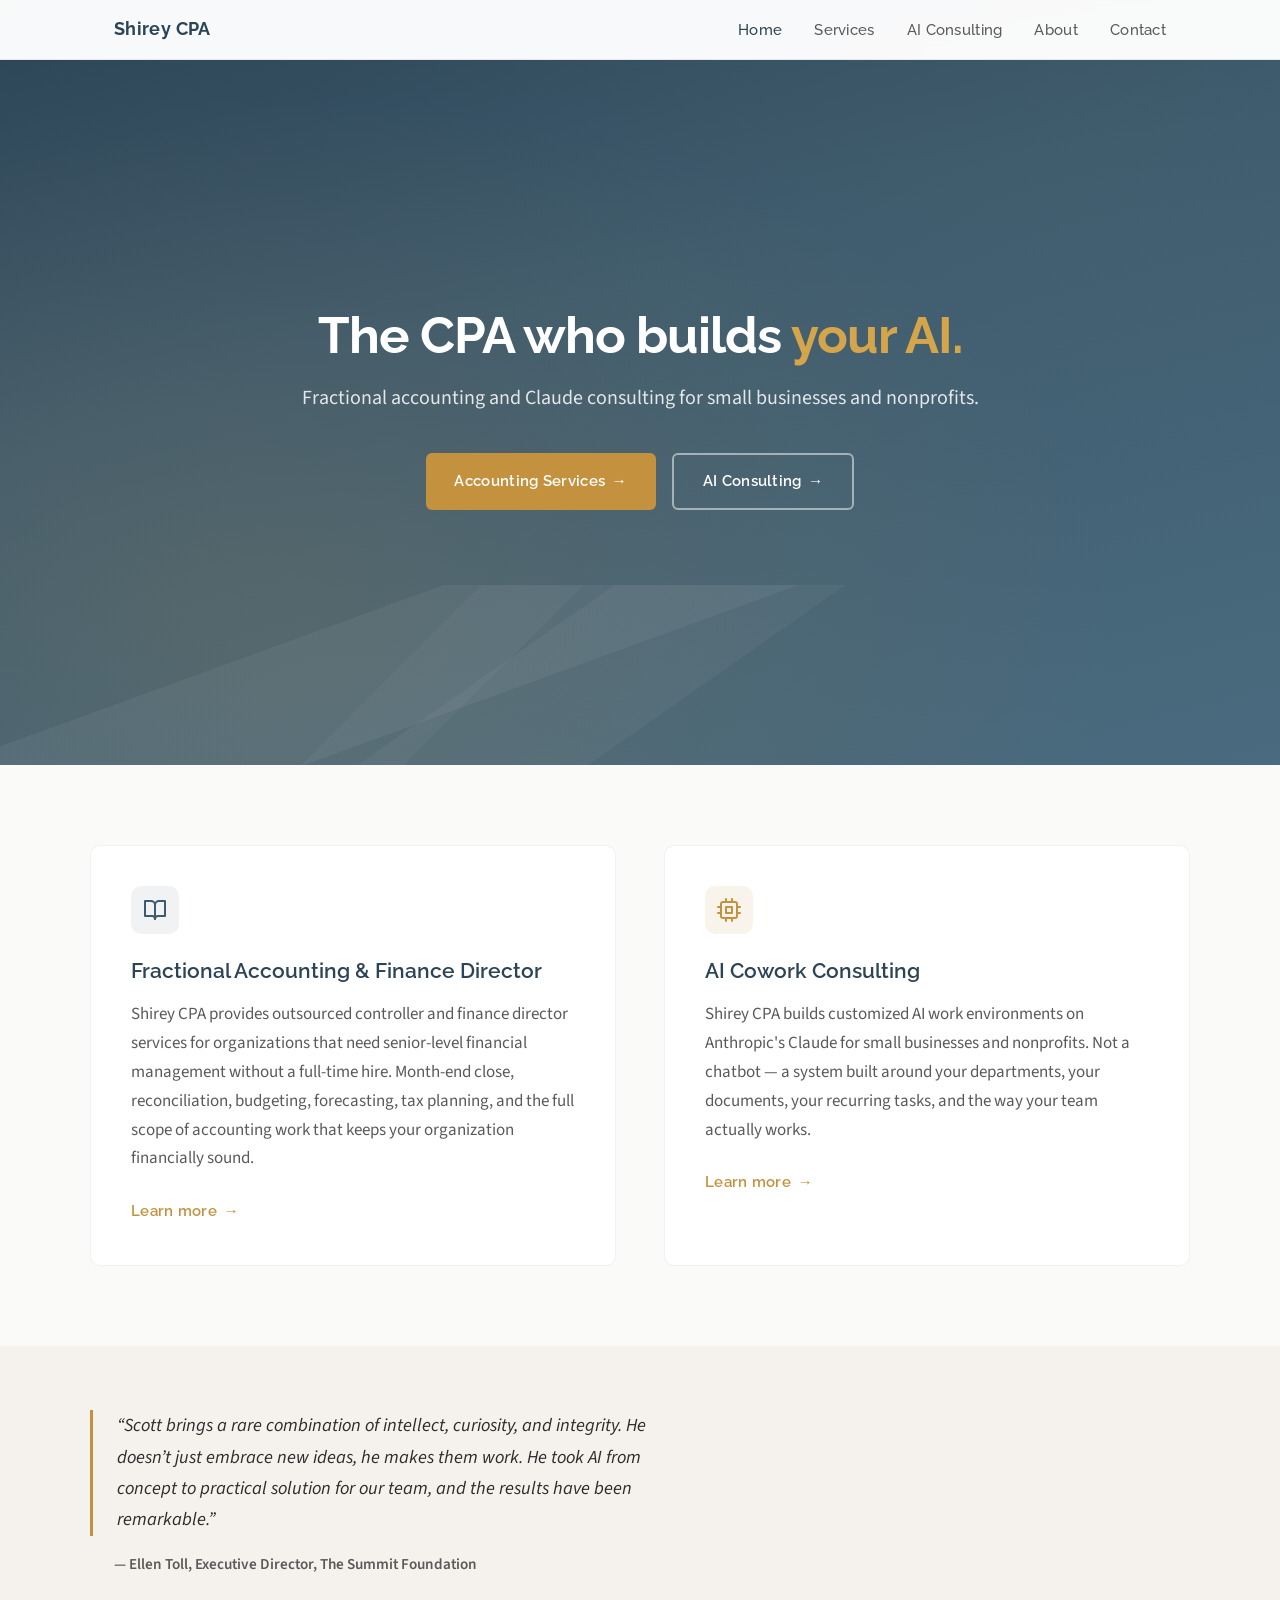
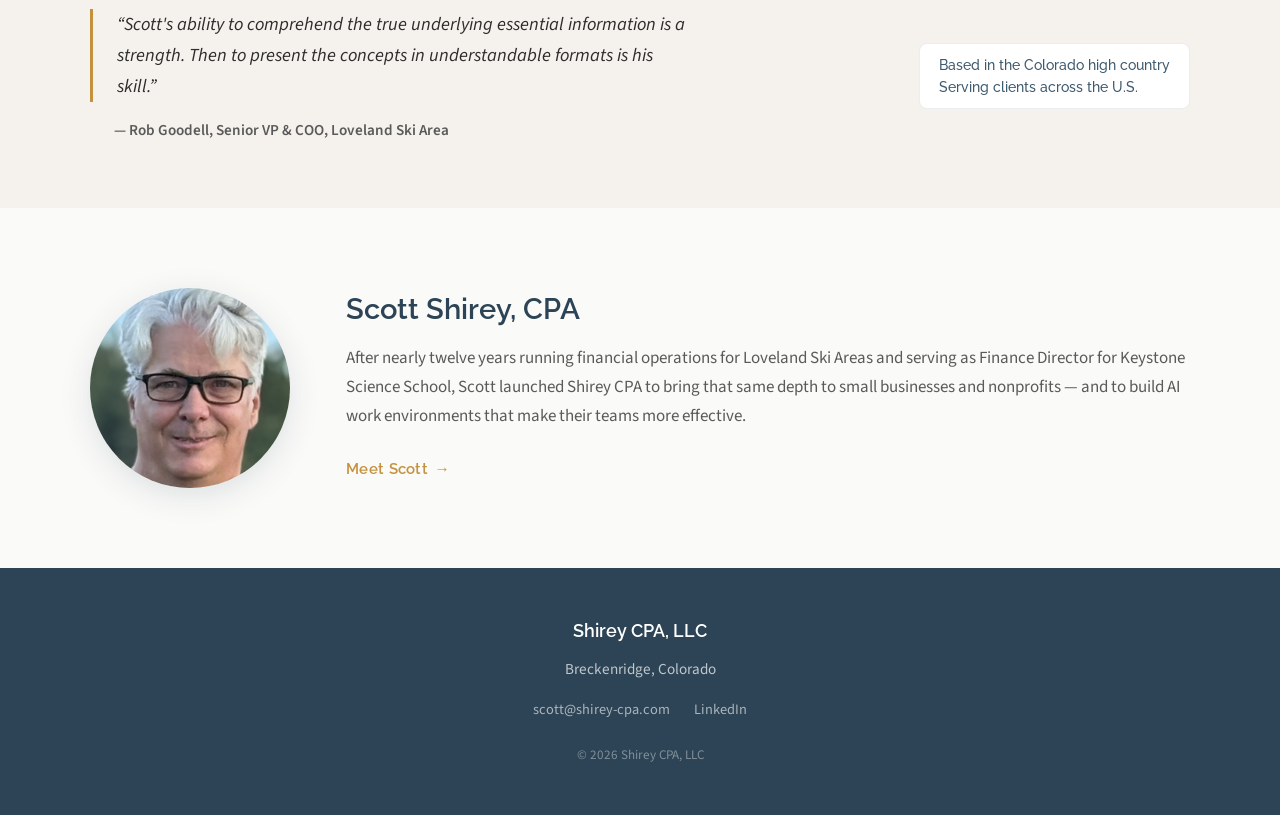
==== index.html @ 6bcacd2a "Ellen testimonial" ====
<!DOCTYPE html>
<html lang="en">
<head>
    <meta charset="UTF-8">
    <meta name="viewport" content="width=device-width, initial-scale=1.0">
    <title>Scott Shirey CPA | Fractional Accounting & AI Consulting</title>
    <meta name="description" content="CPA and fractional finance director helping small businesses and nonprofits with accounting services and customized AI work environments on Anthropic's Claude.">
    <meta property="og:title" content="Scott Shirey CPA | Fractional Accounting & AI Consulting">
    <meta property="og:description" content="Fractional accounting and Claude consulting for small businesses and nonprofits in the Colorado high country and across the U.S.">
    <meta property="og:type" content="website">
    <meta property="og:url" content="https://shirey-cpa.com/">
    <link rel="canonical" href="https://shirey-cpa.com/">
    <link rel="icon" href="/favicon.svg" type="image/svg+xml">
    <link rel="icon" href="/favicon.ico" sizes="32x32">
    <link rel="preconnect" href="https://fonts.googleapis.com">
    <link rel="preconnect" href="https://fonts.gstatic.com" crossorigin>
    <link href="https://fonts.googleapis.com/css2?family=Raleway:wght@400;500;600;700&family=Source+Sans+3:wght@400;500;600&display=swap" rel="stylesheet">
    <link rel="stylesheet" href="/css/styles.css">
</head>
<body>
    <!-- ===== NAVIGATION ===== -->
    <nav class="nav">
        <div class="nav-inner">
            <a href="/" class="nav-brand">Shirey CPA</a>
            <button class="hamburger" onclick="document.querySelector('.nav-links').classList.toggle('open')" aria-label="Toggle navigation">
                <span></span><span></span><span></span>
            </button>
            <ul class="nav-links">
                <li><a href="/" class="active">Home</a></li>
                <li><a href="/services">Services</a></li>
                <li><a href="/ai-consulting">AI Consulting</a></li>
                <li><a href="/about">About</a></li>
                <li><a href="/contact">Contact</a></li>
            </ul>
        </div>
    </nav>

    <!-- ===== HERO ===== -->
    <section class="hero">
        <div class="hero-content">
            <h1>The CPA who builds <span>your AI.</span></h1>
            <p class="hero-subtitle">Fractional accounting and Claude consulting for small businesses and nonprofits.</p>
            <div class="hero-ctas">
                <a href="/services" class="btn btn-primary btn-arrow">Accounting Services</a>
                <a href="/ai-consulting" class="btn btn-outline btn-arrow">AI Consulting</a>
            </div>
        </div>
    </section>

    <!-- ===== TWO SERVICE LINES ===== -->
    <section class="services-snapshot">
        <div class="container">
            <div class="services-grid">
                <div class="service-card">
                    <div class="service-card-icon accounting">
                        <svg width="24" height="24" fill="none" stroke="currentColor" stroke-width="2" stroke-linecap="round" stroke-linejoin="round"><path d="M2 3h6a4 4 0 0 1 4 4v14a3 3 0 0 0-3-3H2z"/><path d="M22 3h-6a4 4 0 0 0-4 4v14a3 3 0 0 1 3-3h7z"/></svg>
                    </div>
                    <h3>Fractional Accounting &amp; Finance Director</h3>
                    <p>Shirey CPA provides outsourced controller and finance director services for organizations that need senior-level financial management without a full-time hire. Month-end close, reconciliation, budgeting, forecasting, tax planning, and the full scope of accounting work that keeps your organization financially sound.</p>
                    <a href="/services" class="btn btn-text btn-arrow">Learn more</a>
                </div>
                <div class="service-card">
                    <div class="service-card-icon ai">
                        <svg width="24" height="24" fill="none" stroke="currentColor" stroke-width="2" stroke-linecap="round" stroke-linejoin="round"><rect x="4" y="4" width="16" height="16" rx="2"/><path d="M9 9h6v6H9z"/><path d="M9 1v3M15 1v3M9 20v3M15 20v3M1 9h3M1 15h3M20 9h3M20 15h3"/></svg>
                    </div>
                    <h3>AI Cowork Consulting</h3>
                    <p>Shirey CPA builds customized AI work environments on Anthropic's Claude for small businesses and nonprofits. Not a chatbot &mdash; a system built around your departments, your documents, your recurring tasks, and the way your team actually works.</p>
                    <a href="/ai-consulting" class="btn btn-text btn-arrow">Learn more</a>
                </div>
            </div>
        </div>
    </section>

    <!-- ===== SOCIAL PROOF ===== -->
    <section class="social-proof">
        <div class="container">
            <div class="testimonial">
                <blockquote>
                    &ldquo;Scott brings a rare combination of intellect, curiosity, and integrity. He doesn&rsquo;t just embrace new ideas, he makes them work. He took AI from concept to practical solution for our team, and the results have been remarkable.&rdquo;
                </blockquote>
                <p class="attribution">&mdash; Ellen Toll, Executive Director, The Summit Foundation</p>
            </div>
            <div class="testimonial">
                <blockquote>
                    &ldquo;Scott's ability to comprehend the true underlying essential information is a strength. Then to present the concepts in understandable formats is his skill.&rdquo;
                </blockquote>
                <p class="attribution">&mdash; Rob Goodell, Senior VP &amp; COO, Loveland Ski Area</p>
            </div>
            <div class="trust-signals">
                <div class="trust-badge geo-badge">Based in the Colorado high country<br>Serving clients across the U.S.</div>
            </div>
        </div>
    </section>

    <!-- ===== BIO TEASER ===== -->
    <section class="bio-teaser">
        <div class="container">
            <div class="bio-photo">
                <img src="/SS%20headshot.jpg" alt="Scott Shirey, CPA">
            </div>
            <div class="bio-text">
                <h2>Scott Shirey, CPA</h2>
                <p>After nearly twelve years running financial operations for Loveland Ski Areas and serving as Finance Director for Keystone Science School, Scott launched Shirey CPA to bring that same depth to small businesses and nonprofits &mdash; and to build AI work environments that make their teams more effective.</p>
                <a href="/about" class="btn btn-text btn-arrow">Meet Scott</a>
            </div>
        </div>
    </section>

    <!-- ===== FOOTER ===== -->
    <footer class="footer">
        <div class="container">
            <div class="footer-brand">Shirey CPA, LLC</div>
            <p class="footer-location">Breckenridge, Colorado</p>
            <div class="footer-links">
                <a href="mailto:scott@shirey-cpa.com">scott@shirey-cpa.com</a>
                <a href="https://linkedin.com/in/scottshireycpa" target="_blank" rel="noopener">LinkedIn</a>
            </div>
            <p class="footer-copyright">&copy; 2026 Shirey CPA, LLC</p>
        </div>
    </footer>

    <!-- Analytics placeholder: add Plausible or Umami script here -->
    <!-- <script defer data-domain="shirey-cpa.com" src="https://plausible.io/js/script.js"></script> -->
</body>
</html>
---- css/styles.css ----
/* ========== RESET & BASE ========== */
*, *::before, *::after { box-sizing: border-box; margin: 0; padding: 0; }

:root {
    --color-primary: #3D5A6E;
    --color-primary-dark: #2C4455;
    --color-primary-light: #4A6B7F;
    --color-accent: #C4923E;
    --color-accent-light: #D4A54A;
    --color-accent-hover: #B3832F;
    --color-green: #5B7B6A;
    --color-bg: #FAFAF8;
    --color-bg-warm: #F5F2ED;
    --color-bg-section: #F0EDE7;
    --color-text: #2D2D2D;
    --color-text-light: #5A5A5A;
    --color-white: #FFFFFF;
    --font-heading: 'Raleway', sans-serif;
    --font-body: 'Source Sans 3', sans-serif;
    --max-width: 1100px;
    --section-padding: 5rem 1.5rem;
}

html { scroll-behavior: smooth; }

body {
    font-family: var(--font-body);
    font-size: 17px;
    line-height: 1.65;
    color: var(--color-text);
    background: var(--color-bg);
    -webkit-font-smoothing: antialiased;
}

h1, h2, h3, h4 {
    font-family: var(--font-heading);
    font-weight: 600;
    line-height: 1.25;
    color: var(--color-primary-dark);
}

a { color: var(--color-primary); text-decoration: none; transition: color 0.2s; }
a:hover { color: var(--color-accent); }

img { max-width: 100%; height: auto; display: block; }

.container {
    max-width: var(--max-width);
    margin: 0 auto;
}

/* ========== NAVIGATION ========== */
.nav {
    position: fixed;
    top: 0;
    left: 0;
    right: 0;
    z-index: 100;
    background: rgba(255, 255, 255, 0.97);
    border-bottom: 1px solid rgba(61, 90, 110, 0.1);
    backdrop-filter: blur(8px);
}

.nav-inner {
    max-width: var(--max-width);
    margin: 0 auto;
    padding: 0.9rem 1.5rem;
    display: flex;
    align-items: center;
    justify-content: space-between;
}

.nav-brand {
    font-family: var(--font-heading);
    font-size: 1.15rem;
    font-weight: 700;
    color: var(--color-primary-dark);
    text-decoration: none;
    letter-spacing: 0.02em;
}

.nav-links {
    display: flex;
    gap: 2rem;
    list-style: none;
}

.nav-links a {
    font-family: var(--font-heading);
    font-size: 0.92rem;
    font-weight: 500;
    color: var(--color-text-light);
    letter-spacing: 0.02em;
    transition: color 0.2s;
}

.nav-links a:hover,
.nav-links a.active {
    color: var(--color-primary-dark);
}

.hamburger {
    display: none;
    background: none;
    border: none;
    cursor: pointer;
    padding: 0.5rem;
}

.hamburger span {
    display: block;
    width: 22px;
    height: 2px;
    background: var(--color-primary-dark);
    margin: 5px 0;
    transition: 0.3s;
}

/* ========== BUTTONS ========== */
.btn {
    display: inline-flex;
    align-items: center;
    gap: 0.4rem;
    padding: 0.85rem 1.8rem;
    border-radius: 6px;
    font-family: var(--font-heading);
    font-size: 0.95rem;
    font-weight: 600;
    letter-spacing: 0.02em;
    transition: all 0.25s;
    cursor: pointer;
    border: none;
}

.btn-primary {
    background: var(--color-accent);
    color: var(--color-white);
}

.btn-primary:hover {
    background: var(--color-accent-hover);
    color: var(--color-white);
    transform: translateY(-1px);
    box-shadow: 0 4px 12px rgba(196, 146, 62, 0.3);
}

.btn-outline {
    background: transparent;
    color: var(--color-white);
    border: 2px solid rgba(255, 255, 255, 0.5);
}

.btn-outline:hover {
    background: rgba(255, 255, 255, 0.1);
    border-color: rgba(255, 255, 255, 0.8);
    color: var(--color-white);
}

.btn-outline-dark {
    background: transparent;
    color: var(--color-primary);
    border: 2px solid var(--color-primary);
}

.btn-outline-dark:hover {
    background: var(--color-primary);
    color: var(--color-white);
}

.btn-text {
    background: none;
    color: var(--color-accent);
    padding: 0;
    font-weight: 600;
}

.btn-text:hover { color: var(--color-accent-hover); }

.btn-arrow::after { content: ' \2192'; }

/* ========== HERO ========== */
.hero {
    position: relative;
    min-height: 85vh;
    display: flex;
    align-items: center;
    justify-content: center;
    text-align: center;
    padding: 8rem 1.5rem 5rem;
    background: linear-gradient(165deg, var(--color-primary-dark) 0%, var(--color-primary) 40%, var(--color-primary-light) 100%);
    overflow: hidden;
}

.hero::before {
    content: '';
    position: absolute;
    top: 0; left: 0; right: 0; bottom: 0;
    background:
        radial-gradient(ellipse at 20% 80%, rgba(196, 146, 62, 0.15) 0%, transparent 60%),
        radial-gradient(ellipse at 80% 20%, rgba(91, 123, 106, 0.1) 0%, transparent 50%);
    pointer-events: none;
}

.hero::after {
    content: '';
    position: absolute;
    bottom: 0; left: 0; right: 0;
    height: 180px;
    background:
        linear-gradient(135deg, transparent 33%, rgba(250, 250, 248, 0.03) 33%, rgba(250, 250, 248, 0.03) 40%, transparent 40%),
        linear-gradient(160deg, transparent 25%, rgba(250, 250, 248, 0.05) 25%, rgba(250, 250, 248, 0.05) 45%, transparent 45%),
        linear-gradient(145deg, transparent 40%, rgba(250, 250, 248, 0.04) 40%, rgba(250, 250, 248, 0.04) 55%, transparent 55%);
    pointer-events: none;
}

.hero-content {
    position: relative;
    z-index: 1;
    max-width: 750px;
}

.hero h1 {
    font-size: 3.2rem;
    font-weight: 700;
    color: var(--color-white);
    margin-bottom: 1rem;
    letter-spacing: -0.02em;
}

.hero h1 span { color: var(--color-accent-light); }

.hero-subtitle {
    font-size: 1.25rem;
    color: rgba(255, 255, 255, 0.85);
    margin-bottom: 2.5rem;
    font-weight: 400;
    line-height: 1.5;
}

.hero-ctas {
    display: flex;
    gap: 1rem;
    justify-content: center;
    flex-wrap: wrap;
}

/* ========== PAGE HEADER (inner pages) ========== */
.page-header {
    padding: 8rem 1.5rem 3.5rem;
    background: linear-gradient(165deg, var(--color-primary-dark) 0%, var(--color-primary) 60%, var(--color-primary-light) 100%);
    text-align: center;
}

.page-header h1 {
    font-size: 2.6rem;
    font-weight: 700;
    color: var(--color-white);
    margin-bottom: 1rem;
    letter-spacing: -0.02em;
}

.page-header .subtitle {
    font-size: 1.15rem;
    color: rgba(255, 255, 255, 0.8);
    max-width: 650px;
    margin: 0 auto;
    line-height: 1.6;
}

/* ========== SERVICES SNAPSHOT (home) ========== */
.services-snapshot {
    padding: var(--section-padding);
    background: var(--color-bg);
}

.services-grid {
    display: grid;
    grid-template-columns: 1fr 1fr;
    gap: 3rem;
}

.service-card {
    padding: 2.5rem;
    background: var(--color-white);
    border-radius: 10px;
    border: 1px solid rgba(61, 90, 110, 0.08);
    transition: box-shadow 0.3s;
}

.service-card:hover {
    box-shadow: 0 8px 30px rgba(61, 90, 110, 0.08);
}

.service-card-icon {
    width: 48px;
    height: 48px;
    border-radius: 10px;
    display: flex;
    align-items: center;
    justify-content: center;
    margin-bottom: 1.5rem;
    font-size: 1.4rem;
}

.service-card-icon.accounting {
    background: rgba(61, 90, 110, 0.08);
    color: var(--color-primary);
}

.service-card-icon.ai {
    background: rgba(196, 146, 62, 0.1);
    color: var(--color-accent);
}

.service-card h3 {
    font-size: 1.3rem;
    margin-bottom: 1rem;
}

.service-card p {
    color: var(--color-text-light);
    margin-bottom: 1.5rem;
    line-height: 1.7;
}

/* ========== SOCIAL PROOF ========== */
.social-proof {
    padding: 4rem 1.5rem;
    background: var(--color-bg-warm);
}

.social-proof .container {
    display: flex;
    align-items: center;
    justify-content: space-between;
    flex-wrap: wrap;
    gap: 2rem;
}

.testimonial { max-width: 600px; }

.testimonial blockquote {
    font-size: 1.15rem;
    font-style: italic;
    color: var(--color-text);
    line-height: 1.7;
    position: relative;
    padding-left: 1.5rem;
    border-left: 3px solid var(--color-accent);
}

.testimonial .attribution {
    margin-top: 1rem;
    font-size: 0.95rem;
    font-weight: 600;
    color: var(--color-text-light);
    padding-left: 1.5rem;
}

.trust-signals {
    display: flex;
    align-items: center;
    gap: 1.5rem;
}

.trust-badge {
    padding: 0.6rem 1.2rem;
    background: var(--color-white);
    border-radius: 8px;
    font-size: 0.85rem;
    color: var(--color-text-light);
    border: 1px solid rgba(61, 90, 110, 0.1);
}

.geo-badge {
    font-family: var(--font-heading);
    font-weight: 500;
    color: var(--color-primary);
}

/* ========== BIO TEASER ========== */
.bio-teaser {
    padding: var(--section-padding);
    background: var(--color-bg);
}

.bio-teaser .container {
    display: flex;
    align-items: center;
    gap: 3.5rem;
}

.bio-photo { flex-shrink: 0; }

.bio-photo .photo-placeholder {
    width: 200px;
    height: 200px;
    border-radius: 50%;
    background: linear-gradient(135deg, var(--color-primary-light), var(--color-primary-dark));
    display: flex;
    align-items: center;
    justify-content: center;
    color: rgba(255, 255, 255, 0.6);
    font-family: var(--font-heading);
    font-size: 0.8rem;
    font-weight: 500;
    text-align: center;
    padding: 1rem;
    box-shadow: 0 8px 30px rgba(61, 90, 110, 0.15);
}

/* When Scott adds his headshot image */
.bio-photo img {
    width: 200px;
    height: 200px;
    border-radius: 50%;
    object-fit: cover;
    box-shadow: 0 8px 30px rgba(61, 90, 110, 0.15);
}

.bio-text h2 {
    font-size: 1.8rem;
    margin-bottom: 1rem;
}

.bio-text p {
    color: var(--color-text-light);
    margin-bottom: 1.5rem;
    line-height: 1.7;
}

/* ========== CONTENT SECTIONS (inner pages) ========== */
.content-section {
    padding: var(--section-padding);
}

.content-section.alt {
    background: var(--color-bg-warm);
}

.content-section.light {
    background: var(--color-bg);
}

.content-section .container {
    max-width: 750px;
    margin: 0 auto;
}

.content-section.wide .container {
    max-width: var(--max-width);
}

.content-section h2 {
    font-size: 1.8rem;
    margin-bottom: 1.5rem;
}

.content-section h3 {
    font-size: 1.2rem;
    margin-bottom: 0.75rem;
    margin-top: 2rem;
}

.content-section h3:first-child {
    margin-top: 0;
}

.content-section p {
    margin-bottom: 1rem;
    line-height: 1.7;
    color: var(--color-text);
}

.content-section p:last-child {
    margin-bottom: 0;
}

/* ========== SERVICE ITEMS (services page) ========== */
.service-items {
    display: grid;
    gap: 2.5rem;
}

.service-item {
    display: flex;
    gap: 1.5rem;
    align-items: flex-start;
}

.service-item-icon {
    flex-shrink: 0;
    width: 44px;
    height: 44px;
    border-radius: 10px;
    background: rgba(61, 90, 110, 0.06);
    display: flex;
    align-items: center;
    justify-content: center;
    color: var(--color-primary);
    margin-top: 0.2rem;
}

.service-item-text h3 {
    font-size: 1.15rem;
    margin-top: 0;
    margin-bottom: 0.5rem;
}

.service-item-text p {
    color: var(--color-text-light);
    line-height: 1.7;
}

/* ========== EXCLUSION SECTION ========== */
.exclusion-section {
    padding: var(--section-padding);
    background: var(--color-bg-section);
}

.exclusion-section .container {
    max-width: 750px;
    margin: 0 auto;
}

.exclusion-section h2 {
    font-size: 1.5rem;
    margin-bottom: 1rem;
    color: var(--color-primary-dark);
}

.exclusion-section p {
    line-height: 1.7;
    color: var(--color-text);
    margin-bottom: 1rem;
}

/* ========== TIER COMPARISON (AI consulting page) ========== */
.tier-grid {
    display: grid;
    grid-template-columns: 1fr 1fr;
    gap: 2rem;
    margin-top: 2rem;
}

.tier-card {
    background: var(--color-white);
    border-radius: 10px;
    border: 1px solid rgba(61, 90, 110, 0.1);
    padding: 2.5rem;
    display: flex;
    flex-direction: column;
}

.tier-card.featured {
    border-color: var(--color-accent);
    box-shadow: 0 4px 20px rgba(196, 146, 62, 0.12);
}

.tier-label {
    font-family: var(--font-heading);
    font-size: 0.85rem;
    font-weight: 600;
    text-transform: uppercase;
    letter-spacing: 0.08em;
    color: var(--color-text-light);
    margin-bottom: 0.5rem;
}

.tier-card h3 {
    font-size: 1.3rem;
    margin-top: 0;
    margin-bottom: 0.75rem;
}

.tier-price {
    font-family: var(--font-heading);
    font-size: 2.2rem;
    font-weight: 700;
    color: var(--color-primary-dark);
    margin-bottom: 0.25rem;
}

.tier-price-note {
    font-size: 0.9rem;
    color: var(--color-text-light);
    margin-bottom: 1.5rem;
}

.tier-card p {
    color: var(--color-text-light);
    line-height: 1.7;
    margin-bottom: 1rem;
}

.tier-best-for {
    font-weight: 600;
    color: var(--color-text);
    margin-bottom: 1rem;
}

.tier-includes {
    list-style: none;
    padding: 0;
    margin-top: auto;
}

.tier-includes li {
    padding: 0.5rem 0;
    padding-left: 1.5rem;
    position: relative;
    color: var(--color-text-light);
    line-height: 1.5;
    font-size: 0.95rem;
}

.tier-includes li::before {
    content: '\2713';
    position: absolute;
    left: 0;
    color: var(--color-green);
    font-weight: 700;
}

/* ========== TCO TABLES ========== */
.tco-table {
    width: 100%;
    border-collapse: collapse;
    margin: 1.5rem 0;
    font-size: 0.95rem;
}

.tco-table th {
    text-align: left;
    padding: 0.75rem 1rem;
    background: var(--color-primary-dark);
    color: var(--color-white);
    font-family: var(--font-heading);
    font-weight: 600;
    font-size: 0.85rem;
    letter-spacing: 0.03em;
}

.tco-table th:first-child {
    border-radius: 6px 0 0 0;
}

.tco-table th:last-child {
    border-radius: 0 6px 0 0;
}

.tco-table td {
    padding: 0.75rem 1rem;
    border-bottom: 1px solid rgba(61, 90, 110, 0.08);
    color: var(--color-text);
}

.tco-table tr:last-child td {
    border-bottom: none;
}

.tco-table tr:nth-child(even) td {
    background: rgba(61, 90, 110, 0.02);
}

.tco-table .total {
    font-weight: 700;
    color: var(--color-primary-dark);
}

/* ========== PULL QUOTE / FIRST PERSON VOICE ========== */
.voice-shift {
    background: var(--color-bg-warm);
    border-radius: 10px;
    padding: 2.5rem;
    margin: 2rem 0;
    border-left: 4px solid var(--color-accent);
}

.voice-shift p {
    font-size: 1.05rem;
    line-height: 1.75;
    color: var(--color-text);
}

/* ========== ABOUT PAGE ========== */
.about-hero {
    padding: 8rem 1.5rem 3rem;
    background: linear-gradient(165deg, var(--color-primary-dark) 0%, var(--color-primary) 60%, var(--color-primary-light) 100%);
    text-align: center;
}

.about-hero .photo-placeholder {
    width: 180px;
    height: 180px;
    border-radius: 50%;
    background: linear-gradient(135deg, rgba(255,255,255,0.15), rgba(255,255,255,0.05));
    display: flex;
    align-items: center;
    justify-content: center;
    color: rgba(255, 255, 255, 0.5);
    font-family: var(--font-heading);
    font-size: 0.8rem;
    font-weight: 500;
    text-align: center;
    padding: 1rem;
    margin: 0 auto 1.5rem;
    border: 3px solid rgba(255, 255, 255, 0.2);
}

.about-hero img {
    width: 180px;
    height: 180px;
    border-radius: 50%;
    object-fit: cover;
    margin: 0 auto 1.5rem;
    border: 3px solid rgba(255, 255, 255, 0.2);
}

.about-hero h1 {
    font-size: 2.2rem;
    color: var(--color-white);
    margin-bottom: 0;
}

.about-bio {
    padding: var(--section-padding);
    background: var(--color-bg);
}

.about-bio .container {
    max-width: 720px;
    margin: 0 auto;
}

.about-bio p {
    margin-bottom: 1.5rem;
    line-height: 1.8;
    font-size: 1.05rem;
    color: var(--color-text);
}

.about-how {
    padding: var(--section-padding);
    background: var(--color-bg-warm);
}

.about-how .container {
    max-width: 720px;
    margin: 0 auto;
}

.about-how h2 {
    font-size: 1.6rem;
    margin-bottom: 1.5rem;
}

.about-how p {
    margin-bottom: 1.5rem;
    line-height: 1.8;
    font-size: 1.05rem;
    color: var(--color-text);
}

/* ========== CONTACT FORM ========== */
.contact-section {
    padding: var(--section-padding);
    background: var(--color-bg);
}

.contact-grid {
    display: grid;
    grid-template-columns: 1fr 1.4fr;
    gap: 4rem;
    max-width: var(--max-width);
    margin: 0 auto;
}

.contact-info h2 {
    font-size: 1.4rem;
    margin-bottom: 1.5rem;
}

.contact-info-item {
    display: flex;
    align-items: flex-start;
    gap: 0.75rem;
    margin-bottom: 1.25rem;
}

.contact-info-item .icon {
    flex-shrink: 0;
    width: 20px;
    color: var(--color-primary);
    margin-top: 0.15rem;
}

.contact-info-item a {
    color: var(--color-primary);
    font-weight: 500;
}

.contact-info-item p {
    color: var(--color-text-light);
}

.contact-form {
    background: var(--color-white);
    border-radius: 10px;
    padding: 2.5rem;
    border: 1px solid rgba(61, 90, 110, 0.08);
}

.form-group {
    margin-bottom: 1.5rem;
}

.form-group label {
    display: block;
    font-family: var(--font-heading);
    font-size: 0.9rem;
    font-weight: 600;
    color: var(--color-primary-dark);
    margin-bottom: 0.4rem;
}

.form-group .optional {
    font-weight: 400;
    color: var(--color-text-light);
    font-size: 0.85rem;
}

.form-group input,
.form-group textarea {
    width: 100%;
    padding: 0.75rem 1rem;
    border: 1px solid rgba(61, 90, 110, 0.2);
    border-radius: 6px;
    font-family: var(--font-body);
    font-size: 1rem;
    color: var(--color-text);
    background: var(--color-bg);
    transition: border-color 0.2s, box-shadow 0.2s;
}

.form-group input:focus,
.form-group textarea:focus {
    outline: none;
    border-color: var(--color-primary);
    box-shadow: 0 0 0 3px rgba(61, 90, 110, 0.1);
}

.form-group textarea {
    min-height: 140px;
    resize: vertical;
}

.form-submit {
    display: inline-flex;
    align-items: center;
    gap: 0.4rem;
    padding: 0.85rem 2.5rem;
    border-radius: 6px;
    font-family: var(--font-heading);
    font-size: 1rem;
    font-weight: 600;
    letter-spacing: 0.02em;
    background: var(--color-accent);
    color: var(--color-white);
    border: none;
    cursor: pointer;
    transition: all 0.25s;
}

.form-submit:hover {
    background: var(--color-accent-hover);
    transform: translateY(-1px);
    box-shadow: 0 4px 12px rgba(196, 146, 62, 0.3);
}

/* Success message (shown after form submission) */
.form-success {
    display: none;
    text-align: center;
    padding: 3rem 2rem;
}

.form-success h3 {
    font-size: 1.4rem;
    margin-bottom: 0.75rem;
    color: var(--color-green);
}

.form-success p {
    color: var(--color-text-light);
    line-height: 1.6;
}

/* ========== CTA STRIP ========== */
.cta-strip {
    padding: 4rem 1.5rem;
    background: var(--color-primary-dark);
    text-align: center;
}

.cta-strip h2 {
    font-size: 1.6rem;
    color: var(--color-white);
    margin-bottom: 0.75rem;
}

.cta-strip p {
    color: rgba(255, 255, 255, 0.7);
    margin-bottom: 1.5rem;
    max-width: 500px;
    margin-left: auto;
    margin-right: auto;
}

.cta-strip .btn-primary {
    font-size: 1rem;
    padding: 1rem 2.2rem;
}

/* ========== FOOTER ========== */
.footer {
    padding: 3rem 1.5rem;
    background: var(--color-primary-dark);
    color: rgba(255, 255, 255, 0.7);
    text-align: center;
}

.footer-brand {
    font-family: var(--font-heading);
    font-size: 1.1rem;
    font-weight: 600;
    color: var(--color-white);
    margin-bottom: 0.75rem;
}

.footer-location {
    font-size: 0.95rem;
    margin-bottom: 1rem;
}

.footer-links {
    display: flex;
    justify-content: center;
    gap: 1.5rem;
    margin-bottom: 1.5rem;
}

.footer-links a {
    color: rgba(255, 255, 255, 0.6);
    font-size: 0.9rem;
    transition: color 0.2s;
}

.footer-links a:hover { color: var(--color-accent-light); }

.footer-copyright {
    font-size: 0.82rem;
    color: rgba(255, 255, 255, 0.4);
}

/* ========== SOCIAL PROOF PLACEHOLDER (inner pages) ========== */
.proof-placeholder {
    text-align: center;
    padding: 2rem;
    background: var(--color-white);
    border-radius: 10px;
    border: 1px dashed rgba(61, 90, 110, 0.15);
    color: var(--color-text-light);
    font-style: italic;
    margin-top: 2rem;
}

/* ========== RESPONSIVE ========== */
@media (max-width: 768px) {
    :root { --section-padding: 3.5rem 1.25rem; }

    .nav-links { display: none; }
    .hamburger { display: block; }

    .nav-links.open {
        display: flex;
        flex-direction: column;
        position: absolute;
        top: 100%;
        left: 0;
        right: 0;
        background: var(--color-white);
        padding: 1rem 1.5rem 1.5rem;
        border-bottom: 1px solid rgba(61, 90, 110, 0.1);
        gap: 0.8rem;
    }

    .hero { min-height: 70vh; padding: 7rem 1.25rem 4rem; }
    .hero h1 { font-size: 2.2rem; }
    .hero-subtitle { font-size: 1.05rem; }
    .hero-ctas { flex-direction: column; align-items: center; }
    .hero-ctas .btn { width: 100%; max-width: 280px; justify-content: center; }

    .page-header { padding: 7rem 1.25rem 2.5rem; }
    .page-header h1 { font-size: 2rem; }

    .services-grid { grid-template-columns: 1fr; gap: 1.5rem; }
    .service-card { padding: 1.8rem; }

    .social-proof .container { flex-direction: column; text-align: center; }
    .testimonial blockquote { padding-left: 0; border-left: none; border-top: 3px solid var(--color-accent); padding-top: 1rem; }
    .testimonial .attribution { padding-left: 0; }

    .bio-teaser .container { flex-direction: column; text-align: center; }
    .bio-photo .photo-placeholder { width: 160px; height: 160px; margin: 0 auto; }
    .bio-photo img { width: 160px; height: 160px; margin: 0 auto; }

    .tier-grid { grid-template-columns: 1fr; }

    .tco-table { font-size: 0.85rem; }
    .tco-table th, .tco-table td { padding: 0.6rem 0.5rem; }

    .contact-grid { grid-template-columns: 1fr; gap: 2rem; }

    .service-item { flex-direction: column; gap: 0.75rem; }

    .about-hero { padding: 7rem 1.25rem 2.5rem; }
}

@media (max-width: 480px) {
    .hero h1 { font-size: 1.8rem; }
    .page-header h1 { font-size: 1.6rem; }
    body { font-size: 16px; }
    .tier-card { padding: 1.8rem; }
    .contact-form { padding: 1.5rem; }
}
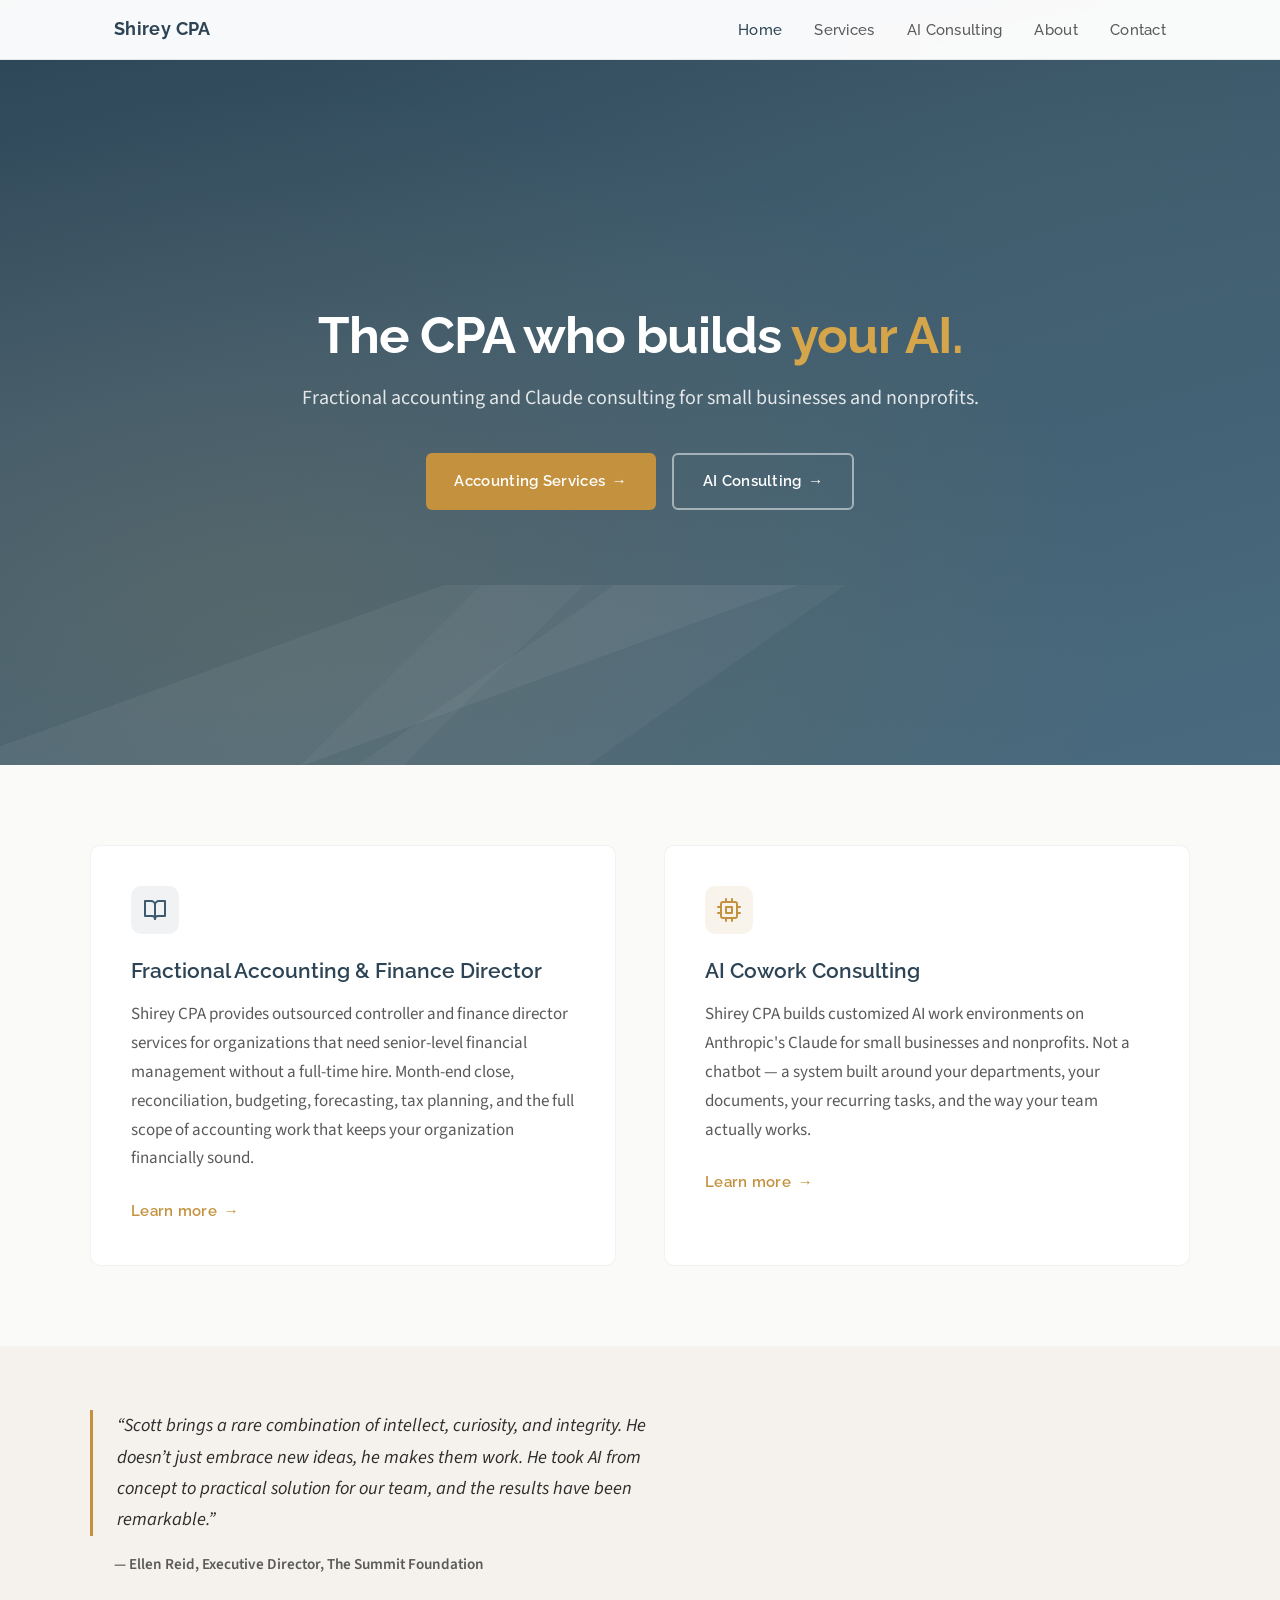
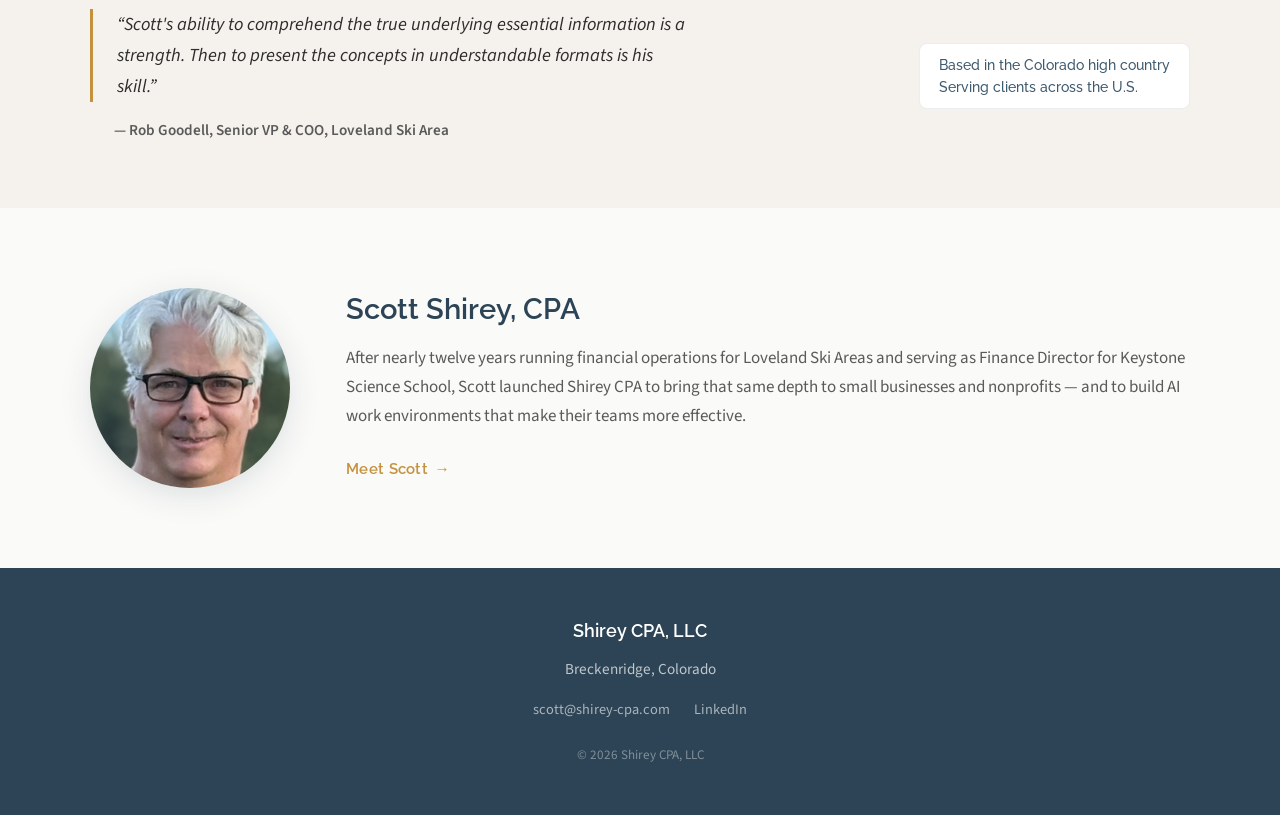
==== commit a5cafc38: "correct name" ====
--- a/index.html
+++ b/index.html
@@ -78,7 +78,7 @@
                 <blockquote>
                     &ldquo;Scott brings a rare combination of intellect, curiosity, and integrity. He doesn&rsquo;t just embrace new ideas, he makes them work. He took AI from concept to practical solution for our team, and the results have been remarkable.&rdquo;
                 </blockquote>
-                <p class="attribution">&mdash; Ellen Toll, Executive Director, The Summit Foundation</p>
+                <p class="attribution">&mdash; Ellen Reid, Executive Director, The Summit Foundation</p>
             </div>
             <div class="testimonial">
                 <blockquote>
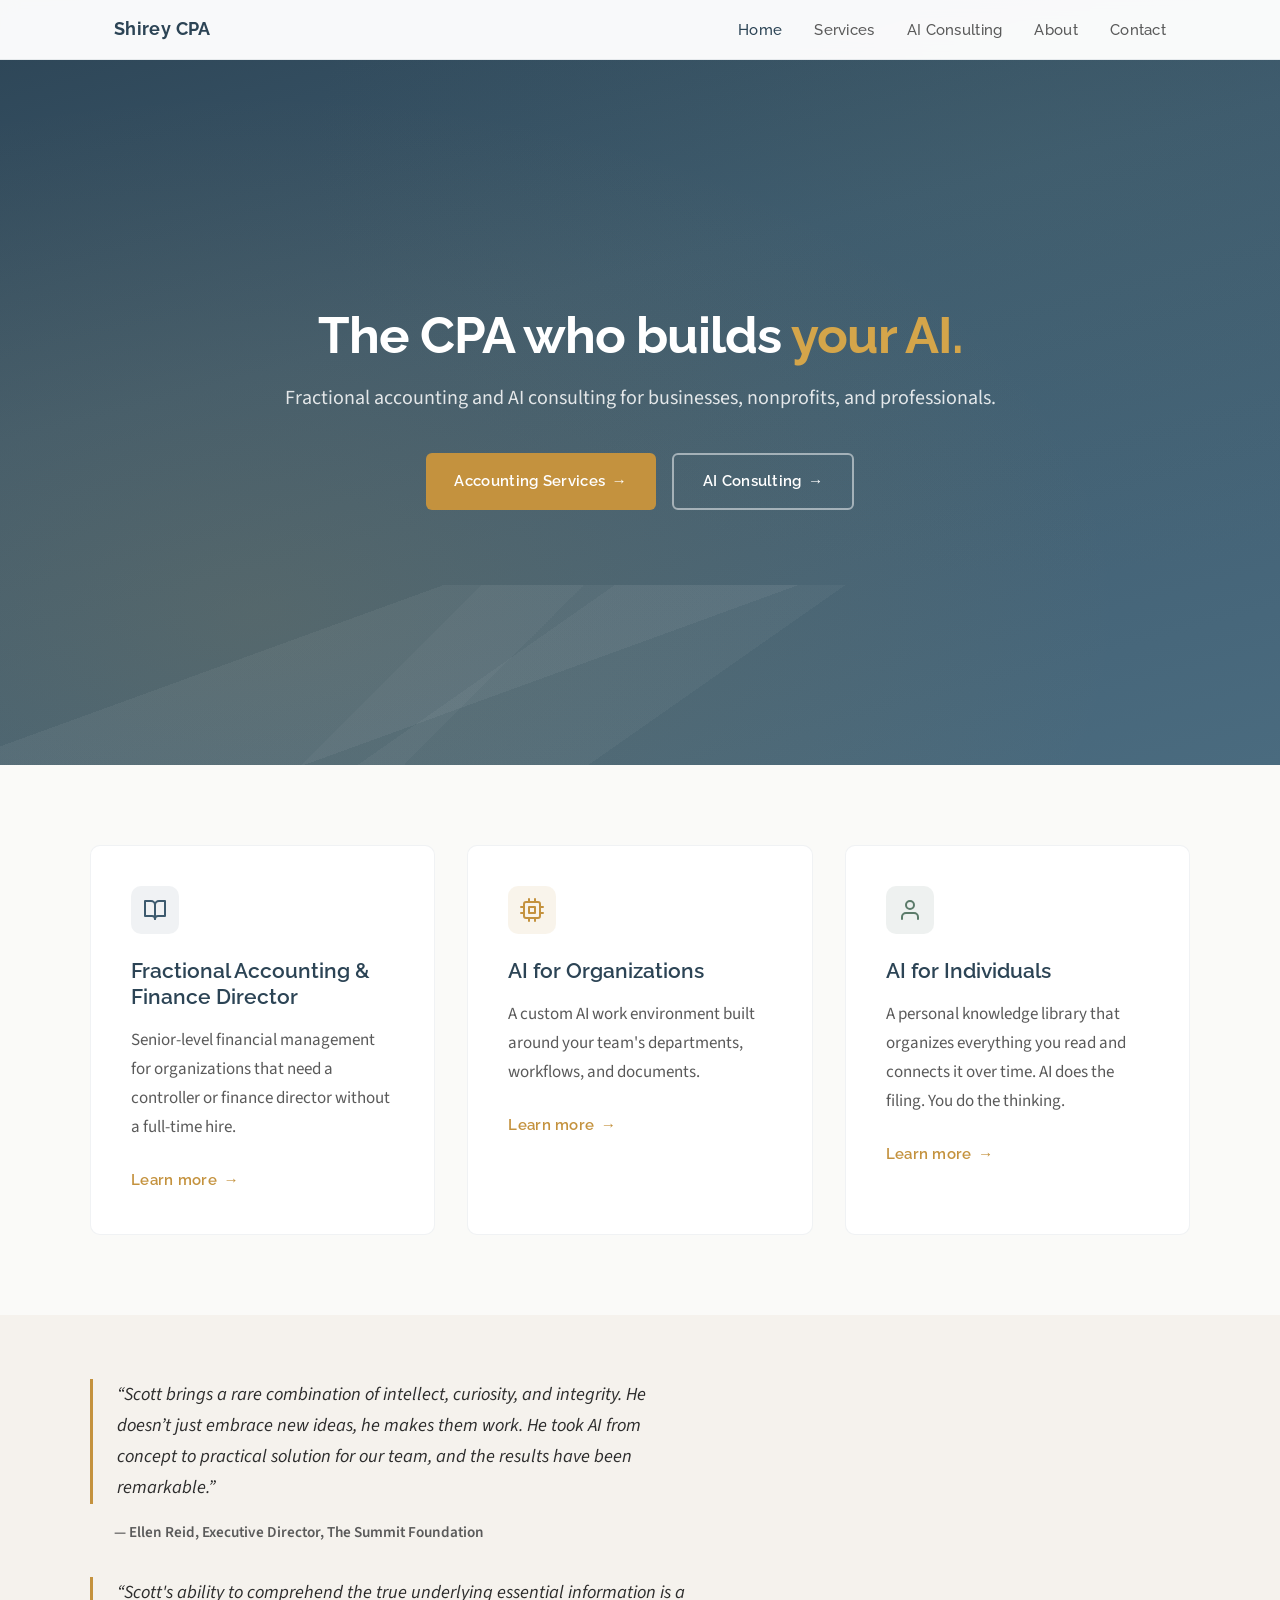
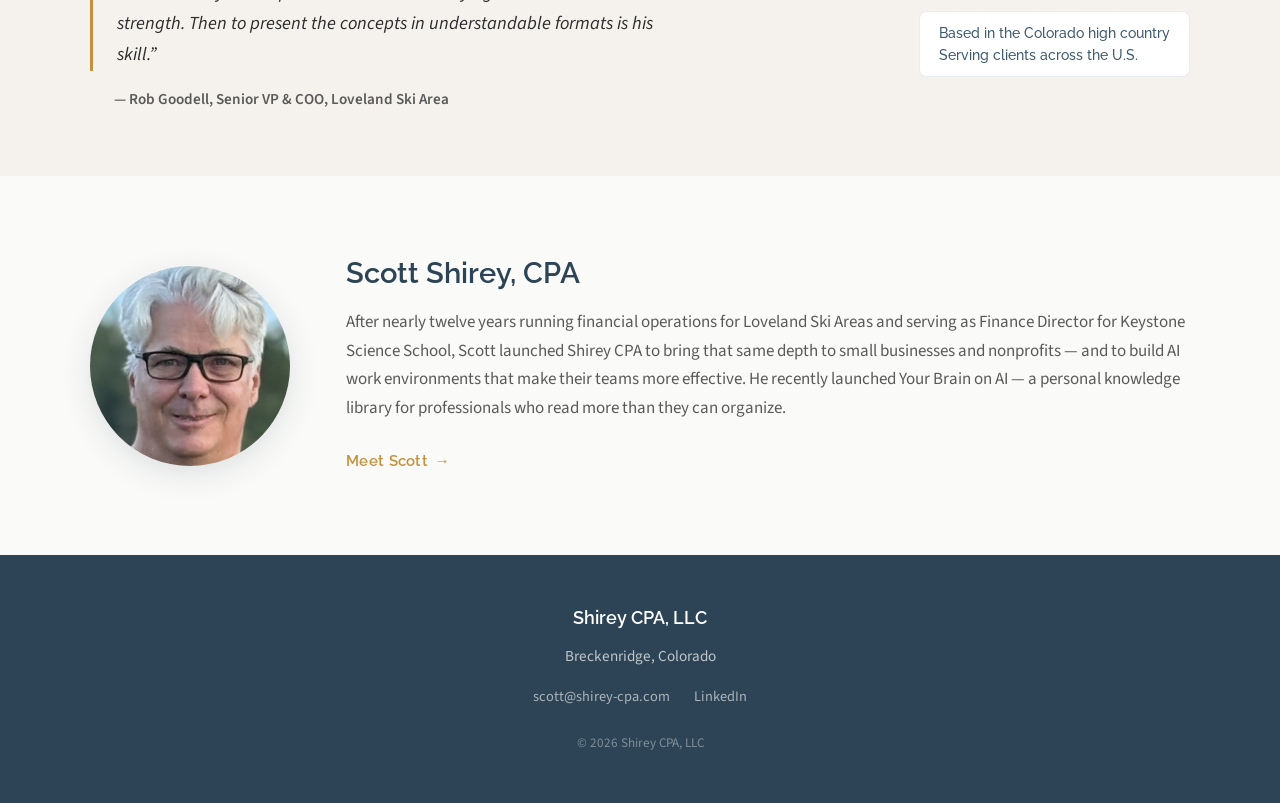
==== commit d2aba55c: "new product" ====
--- a/index.html
+++ b/index.html
@@ -3,6 +3,8 @@
 <head>
     <meta charset="UTF-8">
     <meta name="viewport" content="width=device-width, initial-scale=1.0">
+    <!-- Google Search Console verification — DO NOT REMOVE. Removing this tag will drop GSC verification. Added 2026-04-10. -->
+    <meta name="google-site-verification" content="Lp0i9-fFZrOMJgx3d5m-Tyt4PPgNGRRZCJj3KaGxUmY" />
     <title>Scott Shirey CPA | Fractional Accounting & AI Consulting</title>
     <meta name="description" content="CPA and fractional finance director helping small businesses and nonprofits with accounting services and customized AI work environments on Anthropic's Claude.">
     <meta property="og:title" content="Scott Shirey CPA | Fractional Accounting & AI Consulting">
@@ -16,6 +18,7 @@
     <link rel="preconnect" href="https://fonts.gstatic.com" crossorigin>
     <link href="https://fonts.googleapis.com/css2?family=Raleway:wght@400;500;600;700&family=Source+Sans+3:wght@400;500;600&display=swap" rel="stylesheet">
     <link rel="stylesheet" href="/css/styles.css">
+    <link rel="stylesheet" href="/css-additions.css">
 </head>
 <body>
     <!-- ===== NAVIGATION ===== -->
@@ -39,7 +42,7 @@
     <section class="hero">
         <div class="hero-content">
             <h1>The CPA who builds <span>your AI.</span></h1>
-            <p class="hero-subtitle">Fractional accounting and Claude consulting for small businesses and nonprofits.</p>
+            <p class="hero-subtitle">Fractional accounting and AI consulting for businesses, nonprofits, and professionals.</p>
             <div class="hero-ctas">
                 <a href="/services" class="btn btn-primary btn-arrow">Accounting Services</a>
                 <a href="/ai-consulting" class="btn btn-outline btn-arrow">AI Consulting</a>
@@ -50,22 +53,30 @@
     <!-- ===== TWO SERVICE LINES ===== -->
     <section class="services-snapshot">
         <div class="container">
-            <div class="services-grid">
+            <div class="services-grid three-col">
                 <div class="service-card">
                     <div class="service-card-icon accounting">
                         <svg width="24" height="24" fill="none" stroke="currentColor" stroke-width="2" stroke-linecap="round" stroke-linejoin="round"><path d="M2 3h6a4 4 0 0 1 4 4v14a3 3 0 0 0-3-3H2z"/><path d="M22 3h-6a4 4 0 0 0-4 4v14a3 3 0 0 1 3-3h7z"/></svg>
                     </div>
                     <h3>Fractional Accounting &amp; Finance Director</h3>
-                    <p>Shirey CPA provides outsourced controller and finance director services for organizations that need senior-level financial management without a full-time hire. Month-end close, reconciliation, budgeting, forecasting, tax planning, and the full scope of accounting work that keeps your organization financially sound.</p>
+                    <p>Senior-level financial management for organizations that need a controller or finance director without a full-time hire.</p>
                     <a href="/services" class="btn btn-text btn-arrow">Learn more</a>
                 </div>
                 <div class="service-card">
                     <div class="service-card-icon ai">
                         <svg width="24" height="24" fill="none" stroke="currentColor" stroke-width="2" stroke-linecap="round" stroke-linejoin="round"><rect x="4" y="4" width="16" height="16" rx="2"/><path d="M9 9h6v6H9z"/><path d="M9 1v3M15 1v3M9 20v3M15 20v3M1 9h3M1 15h3M20 9h3M20 15h3"/></svg>
                     </div>
-                    <h3>AI Cowork Consulting</h3>
-                    <p>Shirey CPA builds customized AI work environments on Anthropic's Claude for small businesses and nonprofits. Not a chatbot &mdash; a system built around your departments, your documents, your recurring tasks, and the way your team actually works.</p>
-                    <a href="/ai-consulting" class="btn btn-text btn-arrow">Learn more</a>
+                    <h3>AI for Organizations</h3>
+                    <p>A custom AI work environment built around your team's departments, workflows, and documents.</p>
+                    <a href="/ai-consulting/teams" class="btn btn-text btn-arrow">Learn more</a>
+                </div>
+                <div class="service-card">
+                    <div class="service-card-icon ai-individual">
+                        <svg width="24" height="24" fill="none" stroke="currentColor" stroke-width="2" stroke-linecap="round" stroke-linejoin="round"><path d="M20 21v-2a4 4 0 0 0-4-4H8a4 4 0 0 0-4 4v2"/><circle cx="12" cy="7" r="4"/></svg>
+                    </div>
+                    <h3>AI for Individuals</h3>
+                    <p>A personal knowledge library that organizes everything you read and connects it over time. AI does the filing. You do the thinking.</p>
+                    <a href="/ai-consulting/you" class="btn btn-text btn-arrow">Learn more</a>
                 </div>
             </div>
         </div>
@@ -100,7 +111,7 @@
             </div>
             <div class="bio-text">
                 <h2>Scott Shirey, CPA</h2>
-                <p>After nearly twelve years running financial operations for Loveland Ski Areas and serving as Finance Director for Keystone Science School, Scott launched Shirey CPA to bring that same depth to small businesses and nonprofits &mdash; and to build AI work environments that make their teams more effective.</p>
+                <p>After nearly twelve years running financial operations for Loveland Ski Areas and serving as Finance Director for Keystone Science School, Scott launched Shirey CPA to bring that same depth to small businesses and nonprofits &mdash; and to build AI work environments that make their teams more effective. He recently launched Your Brain on AI &mdash; a personal knowledge library for professionals who read more than they can organize.</p>
                 <a href="/about" class="btn btn-text btn-arrow">Meet Scott</a>
             </div>
         </div>
@@ -119,7 +130,13 @@
         </div>
     </footer>
 
-    <!-- Analytics placeholder: add Plausible or Umami script here -->
-    <!-- <script defer data-domain="shirey-cpa.com" src="https://plausible.io/js/script.js"></script> -->
+    <!-- Google tag (gtag.js) — GA4 Measurement ID G-R3M9ESG5H5 -->
+    <script async src="https://www.googletagmanager.com/gtag/js?id=G-R3M9ESG5H5"></script>
+    <script>
+        window.dataLayer = window.dataLayer || [];
+        function gtag(){dataLayer.push(arguments);}
+        gtag('js', new Date());
+        gtag('config', 'G-R3M9ESG5H5');
+    </script>
 </body>
 </html>
--- a/css-additions.css
+++ b/css-additions.css
@@ -0,0 +1,188 @@
+/* ========== CSS ADDITIONS — April 2026 ========== */
+/* New styles for the AI consulting gateway, teams/individual sub-pages, */
+/* three-column homepage layout, and related components. */
+/* Move these rules into /css/styles.css when convenient. */
+
+/* ========== THREE-COLUMN SERVICES GRID (home) ========== */
+.services-grid.three-col {
+    grid-template-columns: 1fr 1fr 1fr;
+    gap: 2rem;
+}
+
+.service-card-icon.ai-individual {
+    background: rgba(91, 123, 106, 0.1);
+    color: var(--color-green);
+}
+
+/* ========== BREADCRUMB ========== */
+.breadcrumb {
+    padding: 1rem 1.5rem 0;
+    background: var(--color-bg);
+}
+
+.breadcrumb-inner {
+    max-width: var(--max-width);
+    margin: 0 auto;
+    font-family: var(--font-heading);
+    font-size: 0.88rem;
+    font-weight: 500;
+    color: var(--color-text-light);
+}
+
+.breadcrumb-inner a {
+    color: var(--color-primary);
+    text-decoration: none;
+}
+
+.breadcrumb-inner a:hover {
+    color: var(--color-accent);
+}
+
+.breadcrumb-inner .separator {
+    margin: 0 0.4rem;
+    color: var(--color-text-light);
+}
+
+/* ========== GATEWAY COMPARISON CARDS ========== */
+.gateway-grid {
+    display: grid;
+    grid-template-columns: 1fr 1fr;
+    gap: 2rem;
+    margin-top: 2rem;
+}
+
+.gateway-card {
+    background: var(--color-white);
+    border-radius: 10px;
+    border: 1px solid rgba(61, 90, 110, 0.1);
+    padding: 2.5rem;
+    display: flex;
+    flex-direction: column;
+    transition: box-shadow 0.3s;
+}
+
+.gateway-card:hover {
+    box-shadow: 0 8px 30px rgba(61, 90, 110, 0.08);
+}
+
+.gateway-card .card-label {
+    font-family: var(--font-heading);
+    font-size: 0.85rem;
+    font-weight: 600;
+    text-transform: uppercase;
+    letter-spacing: 0.08em;
+    color: var(--color-accent);
+    margin-bottom: 0.5rem;
+}
+
+.gateway-card h3 {
+    font-size: 1.4rem;
+    margin-top: 0;
+    margin-bottom: 1.25rem;
+}
+
+.gateway-card .card-detail {
+    margin-bottom: 1rem;
+    line-height: 1.7;
+    color: var(--color-text-light);
+}
+
+.gateway-card .card-detail strong {
+    color: var(--color-text);
+    font-weight: 600;
+}
+
+.gateway-card .card-price {
+    font-family: var(--font-heading);
+    font-size: 1.8rem;
+    font-weight: 700;
+    color: var(--color-primary-dark);
+    margin-bottom: 0.25rem;
+    margin-top: auto;
+    padding-top: 1rem;
+}
+
+.gateway-card .card-price-note {
+    font-size: 0.9rem;
+    color: var(--color-text-light);
+    margin-bottom: 1.5rem;
+}
+
+.gateway-card .btn {
+    align-self: flex-start;
+}
+
+/* ========== VENDOR INDEPENDENCE CALLOUT ========== */
+.callout-box {
+    background: var(--color-bg-warm);
+    border-radius: 10px;
+    padding: 2rem 2.5rem;
+    margin: 2rem 0;
+    border-left: 4px solid var(--color-green);
+}
+
+.callout-box p {
+    font-size: 0.98rem;
+    line-height: 1.75;
+    color: var(--color-text);
+    margin-bottom: 0.75rem;
+}
+
+.callout-box p:last-child {
+    margin-bottom: 0;
+}
+
+/* ========== CROSS-LINK SECTION ========== */
+.cross-link {
+    padding: 3rem 1.5rem;
+    background: var(--color-bg-section);
+    text-align: center;
+}
+
+.cross-link p {
+    font-size: 1.1rem;
+    color: var(--color-text-light);
+    margin-bottom: 0;
+}
+
+.cross-link a {
+    color: var(--color-accent);
+    font-weight: 600;
+}
+
+.cross-link a:hover {
+    color: var(--color-accent-hover);
+}
+
+/* ========== FAQ SECTION ========== */
+.faq-item {
+    margin-bottom: 2rem;
+}
+
+.faq-item h3 {
+    font-size: 1.15rem;
+    margin-top: 0;
+    margin-bottom: 0.75rem;
+    color: var(--color-primary-dark);
+}
+
+.faq-item p {
+    color: var(--color-text);
+    line-height: 1.7;
+    margin-bottom: 0.75rem;
+}
+
+.faq-item p:last-child {
+    margin-bottom: 0;
+}
+
+/* ========== RESPONSIVE ADDITIONS ========== */
+@media (max-width: 768px) {
+    .services-grid.three-col { grid-template-columns: 1fr; gap: 1.5rem; }
+    .gateway-grid { grid-template-columns: 1fr; }
+    .callout-box { padding: 1.5rem; }
+}
+
+@media (max-width: 480px) {
+    .gateway-card { padding: 1.8rem; }
+}
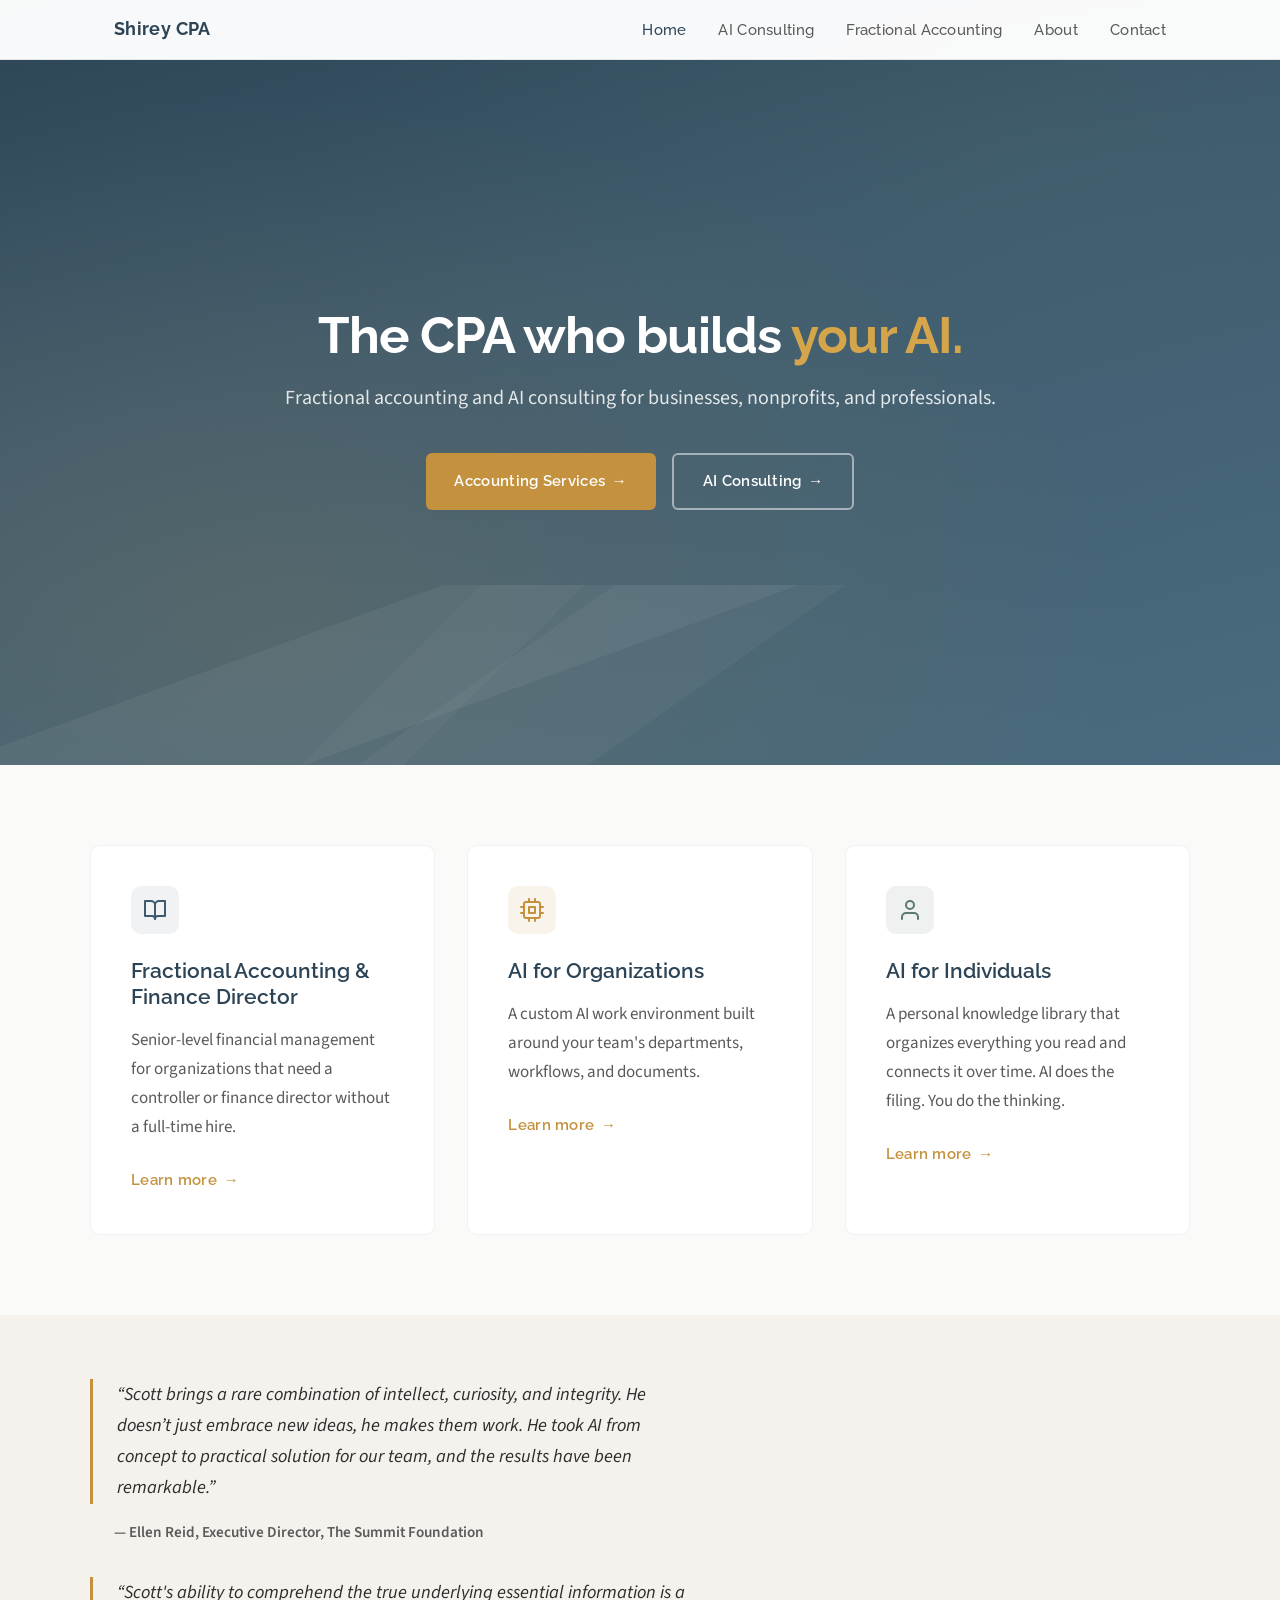
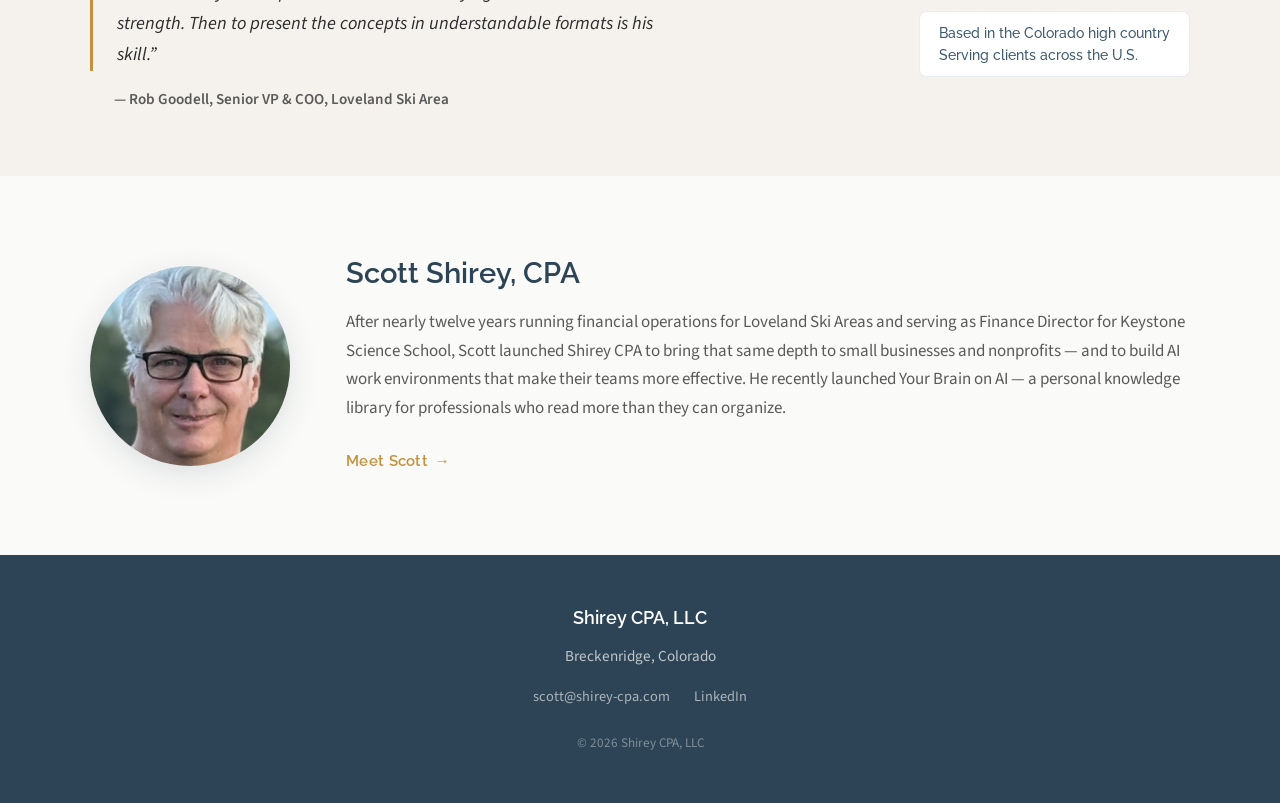
==== commit 6e82276b: "reorder banner" ====
--- a/index.html
+++ b/index.html
@@ -30,8 +30,8 @@
             </button>
             <ul class="nav-links">
                 <li><a href="/" class="active">Home</a></li>
-                <li><a href="/services">Services</a></li>
                 <li><a href="/ai-consulting">AI Consulting</a></li>
+                <li><a href="/services">Fractional Accounting</a></li>
                 <li><a href="/about">About</a></li>
                 <li><a href="/contact">Contact</a></li>
             </ul>
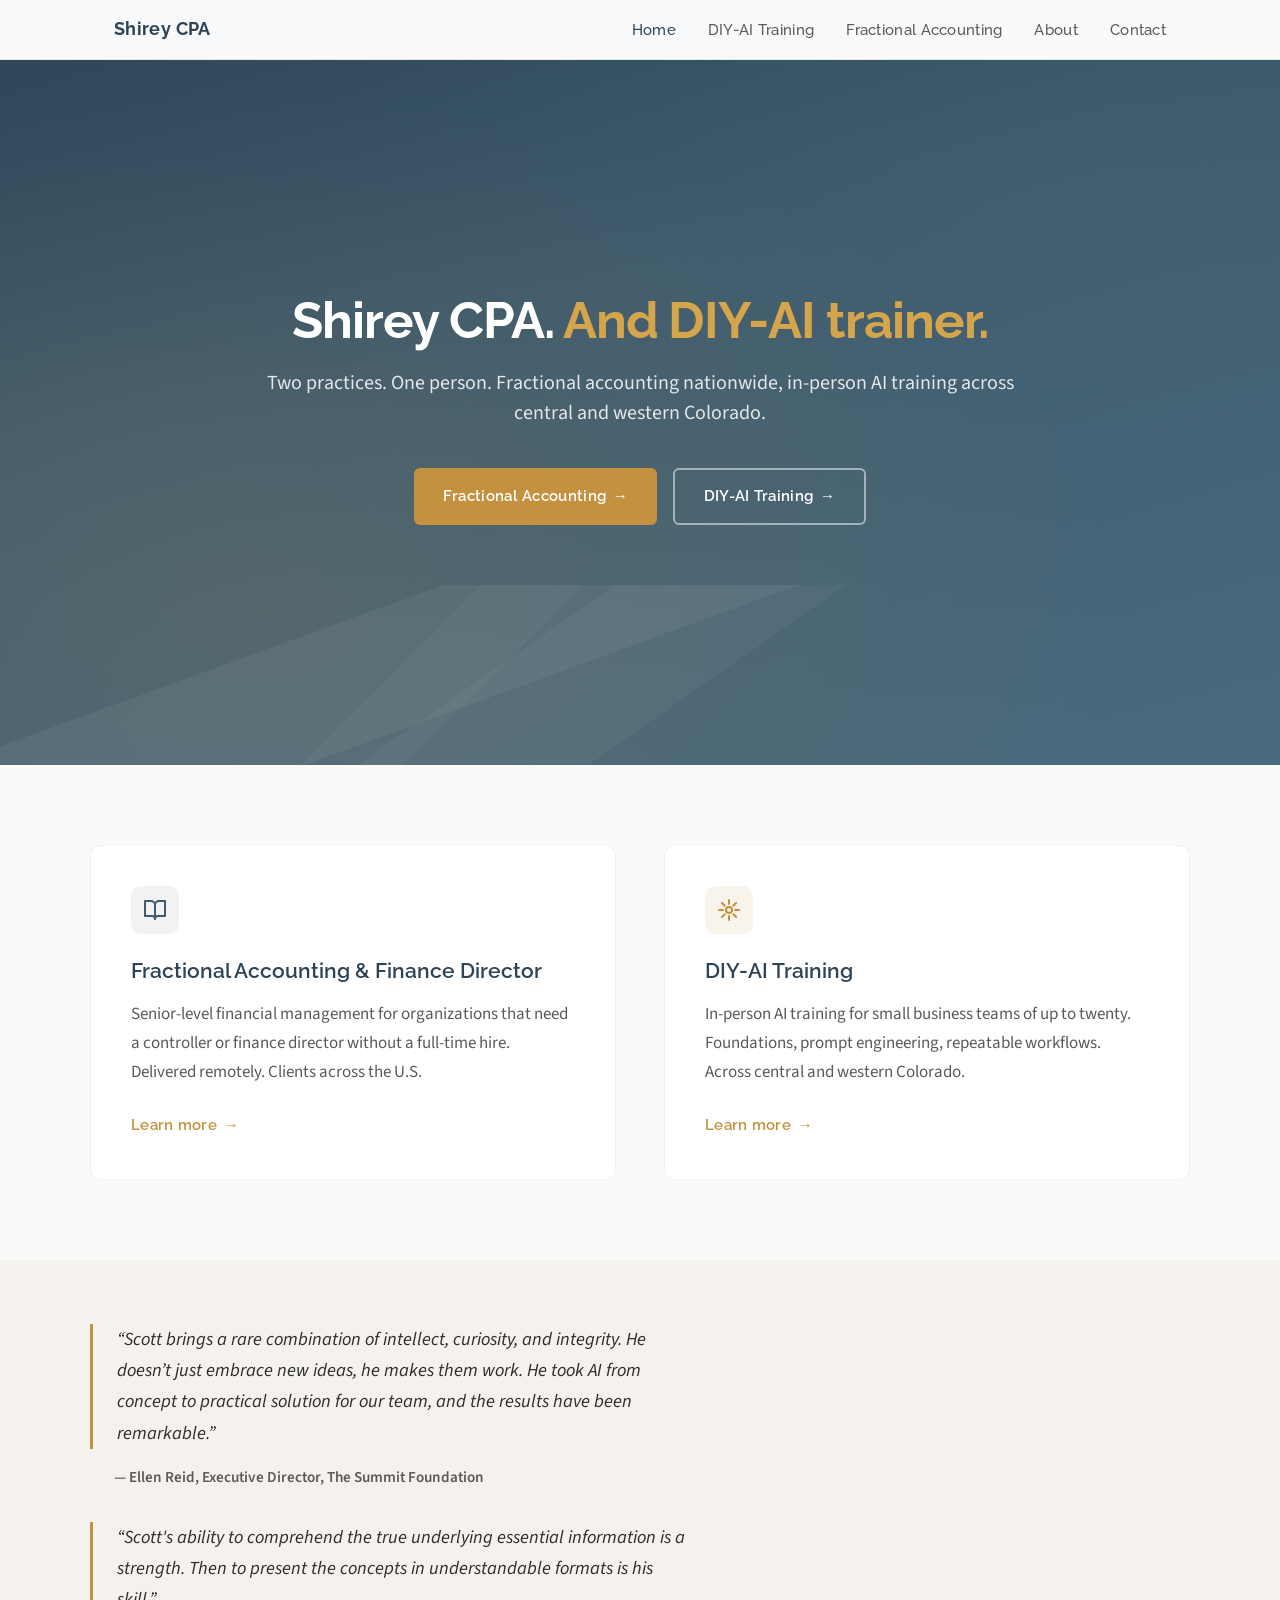
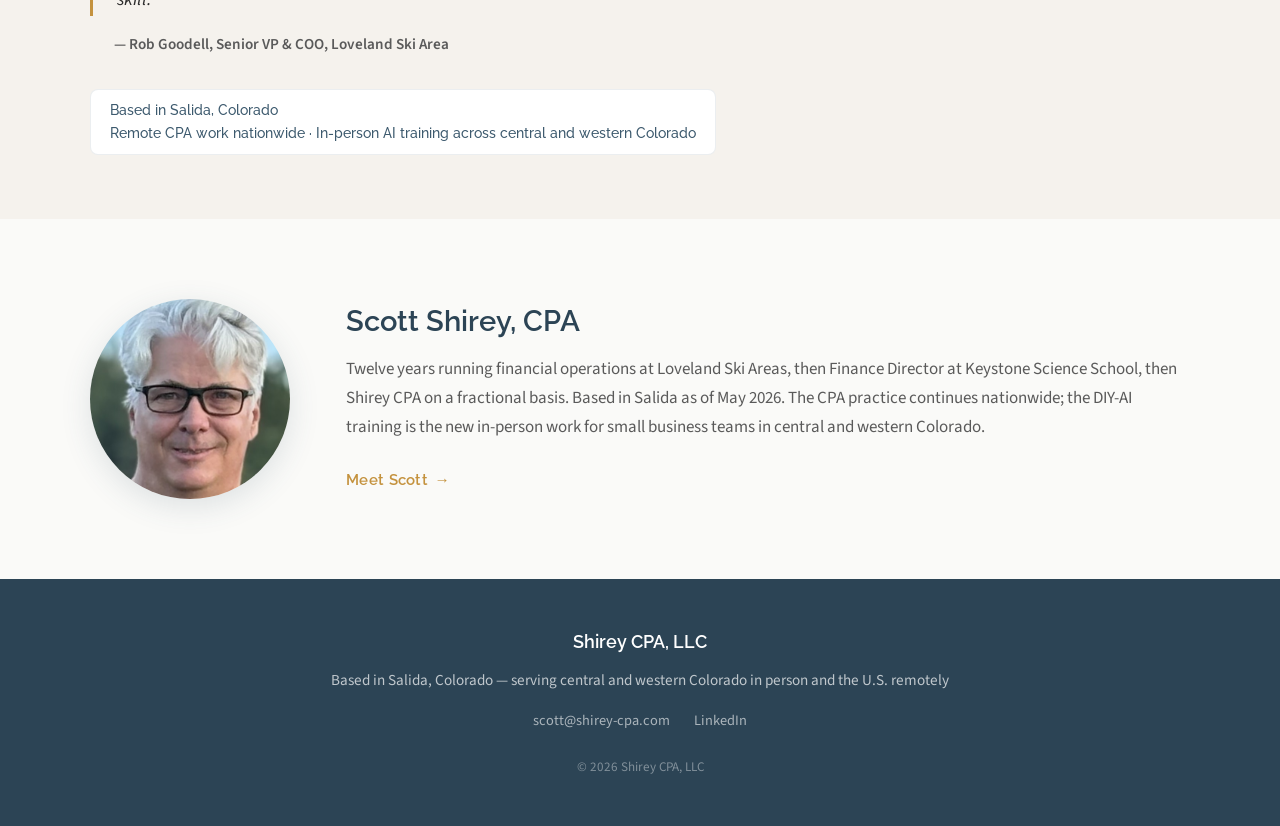
==== commit d8a45ab8: "rebrand2" ====
--- a/index.html
+++ b/index.html
@@ -5,10 +5,10 @@
     <meta name="viewport" content="width=device-width, initial-scale=1.0">
     <!-- Google Search Console verification — DO NOT REMOVE. Removing this tag will drop GSC verification. Added 2026-04-10. -->
     <meta name="google-site-verification" content="Lp0i9-fFZrOMJgx3d5m-Tyt4PPgNGRRZCJj3KaGxUmY" />
-    <title>Scott Shirey CPA | Fractional Accounting & AI Consulting</title>
-    <meta name="description" content="CPA and fractional finance director helping small businesses and nonprofits with accounting services and customized AI work environments on Anthropic's Claude.">
-    <meta property="og:title" content="Scott Shirey CPA | Fractional Accounting & AI Consulting">
-    <meta property="og:description" content="Fractional accounting and Claude consulting for small businesses and nonprofits in the Colorado high country and across the U.S.">
+    <title>Shirey CPA &amp; DIY-AI Trainer | Fractional Accounting and In-Person AI Training</title>
+    <meta name="description" content="Shirey CPA, LLC. Fractional CPA and finance director services delivered remotely across the U.S. In-person DIY-AI training for small business teams across central and western Colorado. Based in Salida.">
+    <meta property="og:title" content="Shirey CPA &amp; DIY-AI Trainer">
+    <meta property="og:description" content="Fractional accounting nationwide and in-person AI training for small businesses across central and western Colorado. Two practices. One person. Based in Salida.">
     <meta property="og:type" content="website">
     <meta property="og:url" content="https://shirey-cpa.com/">
     <link rel="canonical" href="https://shirey-cpa.com/">
@@ -19,6 +19,80 @@
     <link href="https://fonts.googleapis.com/css2?family=Raleway:wght@400;500;600;700&family=Source+Sans+3:wght@400;500;600&display=swap" rel="stylesheet">
     <link rel="stylesheet" href="/css/styles.css">
     <link rel="stylesheet" href="/css-additions.css">
+
+    <!-- ===== LocalBusiness schema ===== -->
+    <script type="application/ld+json">
+    {
+      "@context": "https://schema.org",
+      "@type": "ProfessionalService",
+      "name": "Shirey CPA, LLC",
+      "alternateName": ["Shirey CPA", "Scott Shirey CPA"],
+      "description": "Fractional CPA and finance director services delivered remotely across the United States; in-person DIY-AI training for small business teams across central and western Colorado.",
+      "url": "https://shirey-cpa.com/",
+      "email": "scott@shirey-cpa.com",
+      "founder": {
+        "@type": "Person",
+        "name": "Scott Shirey",
+        "jobTitle": "Certified Public Accountant"
+      },
+      "address": {
+        "@type": "PostalAddress",
+        "streetAddress": "10199 W. Cheyenne Circle",
+        "addressLocality": "Salida",
+        "addressRegion": "CO",
+        "postalCode": "81201",
+        "addressCountry": "US"
+      },
+      "areaServed": [
+        { "@type": "Country", "name": "United States" },
+        { "@type": "AdministrativeArea", "name": "Chaffee County, Colorado" },
+        { "@type": "AdministrativeArea", "name": "Eagle County, Colorado" },
+        { "@type": "AdministrativeArea", "name": "Lake County, Colorado" },
+        { "@type": "AdministrativeArea", "name": "Summit County, Colorado" },
+        { "@type": "AdministrativeArea", "name": "Pitkin County, Colorado" },
+        { "@type": "AdministrativeArea", "name": "Fremont County, Colorado" },
+        { "@type": "AdministrativeArea", "name": "Clear Creek County, Colorado" },
+        { "@type": "AdministrativeArea", "name": "Saguache County, Colorado" }
+      ],
+      "knowsAbout": [
+        "Fractional CFO services",
+        "Controller services",
+        "Month-end close",
+        "Account reconciliation",
+        "Nonprofit fund accounting",
+        "Budgeting and forecasting",
+        "AI literacy training",
+        "Prompt engineering"
+      ],
+      "hasOfferCatalog": {
+        "@type": "OfferCatalog",
+        "name": "Services",
+        "itemListElement": [
+          {
+            "@type": "Offer",
+            "itemOffered": {
+              "@type": "Service",
+              "name": "Fractional Accounting and Finance Director",
+              "url": "https://shirey-cpa.com/services",
+              "areaServed": { "@type": "Country", "name": "United States" }
+            }
+          },
+          {
+            "@type": "Offer",
+            "itemOffered": {
+              "@type": "Service",
+              "name": "DIY-AI Training",
+              "url": "https://shirey-cpa.com/diy-ai-training",
+              "areaServed": "Central and western Colorado"
+            }
+          }
+        ]
+      },
+      "sameAs": [
+        "https://linkedin.com/in/scottshireycpa"
+      ]
+    }
+    </script>
 </head>
 <body>
     <!-- ===== NAVIGATION ===== -->
@@ -30,7 +104,7 @@
             </button>
             <ul class="nav-links">
                 <li><a href="/" class="active">Home</a></li>
-                <li><a href="/ai-consulting">AI Consulting</a></li>
+                <li><a href="/diy-ai-training">DIY-AI Training</a></li>
                 <li><a href="/services">Fractional Accounting</a></li>
                 <li><a href="/about">About</a></li>
                 <li><a href="/contact">Contact</a></li>
@@ -41,11 +115,11 @@
     <!-- ===== HERO ===== -->
     <section class="hero">
         <div class="hero-content">
-            <h1>The CPA who builds <span>your AI.</span></h1>
-            <p class="hero-subtitle">Fractional accounting and AI consulting for businesses, nonprofits, and professionals.</p>
+            <h1>Shirey CPA. <span>And DIY-AI trainer.</span></h1>
+            <p class="hero-subtitle">Two practices. One person. Fractional accounting nationwide, in-person AI training across central and western Colorado.</p>
             <div class="hero-ctas">
-                <a href="/services" class="btn btn-primary btn-arrow">Accounting Services</a>
-                <a href="/ai-consulting" class="btn btn-outline btn-arrow">AI Consulting</a>
+                <a href="/services" class="btn btn-primary btn-arrow">Fractional Accounting</a>
+                <a href="/diy-ai-training" class="btn btn-outline btn-arrow">DIY-AI Training</a>
             </div>
         </div>
     </section>
@@ -53,30 +127,22 @@
     <!-- ===== TWO SERVICE LINES ===== -->
     <section class="services-snapshot">
         <div class="container">
-            <div class="services-grid three-col">
+            <div class="services-grid">
                 <div class="service-card">
                     <div class="service-card-icon accounting">
                         <svg width="24" height="24" fill="none" stroke="currentColor" stroke-width="2" stroke-linecap="round" stroke-linejoin="round"><path d="M2 3h6a4 4 0 0 1 4 4v14a3 3 0 0 0-3-3H2z"/><path d="M22 3h-6a4 4 0 0 0-4 4v14a3 3 0 0 1 3-3h7z"/></svg>
                     </div>
                     <h3>Fractional Accounting &amp; Finance Director</h3>
-                    <p>Senior-level financial management for organizations that need a controller or finance director without a full-time hire.</p>
+                    <p>Senior-level financial management for organizations that need a controller or finance director without a full-time hire. Delivered remotely. Clients across the U.S.</p>
                     <a href="/services" class="btn btn-text btn-arrow">Learn more</a>
                 </div>
                 <div class="service-card">
                     <div class="service-card-icon ai">
-                        <svg width="24" height="24" fill="none" stroke="currentColor" stroke-width="2" stroke-linecap="round" stroke-linejoin="round"><rect x="4" y="4" width="16" height="16" rx="2"/><path d="M9 9h6v6H9z"/><path d="M9 1v3M15 1v3M9 20v3M15 20v3M1 9h3M1 15h3M20 9h3M20 15h3"/></svg>
+                        <svg width="24" height="24" fill="none" stroke="currentColor" stroke-width="2" stroke-linecap="round" stroke-linejoin="round"><path d="M12 2v4M12 18v4M4.93 4.93l2.83 2.83M16.24 16.24l2.83 2.83M2 12h4M18 12h4M4.93 19.07l2.83-2.83M16.24 7.76l2.83-2.83"/><circle cx="12" cy="12" r="3"/></svg>
                     </div>
-                    <h3>AI for Organizations</h3>
-                    <p>A custom AI work environment built around your team's departments, workflows, and documents.</p>
-                    <a href="/ai-consulting/teams" class="btn btn-text btn-arrow">Learn more</a>
-                </div>
-                <div class="service-card">
-                    <div class="service-card-icon ai-individual">
-                        <svg width="24" height="24" fill="none" stroke="currentColor" stroke-width="2" stroke-linecap="round" stroke-linejoin="round"><path d="M20 21v-2a4 4 0 0 0-4-4H8a4 4 0 0 0-4 4v2"/><circle cx="12" cy="7" r="4"/></svg>
-                    </div>
-                    <h3>AI for Individuals</h3>
-                    <p>A personal knowledge library that organizes everything you read and connects it over time. AI does the filing. You do the thinking.</p>
-                    <a href="/ai-consulting/you" class="btn btn-text btn-arrow">Learn more</a>
+                    <h3>DIY-AI Training</h3>
+                    <p>In-person AI training for small business teams of up to twenty. Foundations, prompt engineering, repeatable workflows. Across central and western Colorado.</p>
+                    <a href="/diy-ai-training" class="btn btn-text btn-arrow">Learn more</a>
                 </div>
             </div>
         </div>
@@ -98,7 +164,7 @@
                 <p class="attribution">&mdash; Rob Goodell, Senior VP &amp; COO, Loveland Ski Area</p>
             </div>
             <div class="trust-signals">
-                <div class="trust-badge geo-badge">Based in the Colorado high country<br>Serving clients across the U.S.</div>
+                <div class="trust-badge geo-badge">Based in Salida, Colorado<br>Remote CPA work nationwide &middot; In-person AI training across central and western Colorado</div>
             </div>
         </div>
     </section>
@@ -111,7 +177,7 @@
             </div>
             <div class="bio-text">
                 <h2>Scott Shirey, CPA</h2>
-                <p>After nearly twelve years running financial operations for Loveland Ski Areas and serving as Finance Director for Keystone Science School, Scott launched Shirey CPA to bring that same depth to small businesses and nonprofits &mdash; and to build AI work environments that make their teams more effective. He recently launched Your Brain on AI &mdash; a personal knowledge library for professionals who read more than they can organize.</p>
+                <p>Twelve years running financial operations at Loveland Ski Areas, then Finance Director at Keystone Science School, then Shirey CPA on a fractional basis. Based in Salida as of May 2026. The CPA practice continues nationwide; the DIY-AI training is the new in-person work for small business teams in central and western Colorado.</p>
                 <a href="/about" class="btn btn-text btn-arrow">Meet Scott</a>
             </div>
         </div>
@@ -121,7 +187,7 @@
     <footer class="footer">
         <div class="container">
             <div class="footer-brand">Shirey CPA, LLC</div>
-            <p class="footer-location">Breckenridge, Colorado</p>
+            <p class="footer-location">Based in Salida, Colorado &mdash; serving central and western Colorado in person and the U.S. remotely</p>
             <div class="footer-links">
                 <a href="mailto:scott@shirey-cpa.com">scott@shirey-cpa.com</a>
                 <a href="https://linkedin.com/in/scottshireycpa" target="_blank" rel="noopener">LinkedIn</a>
